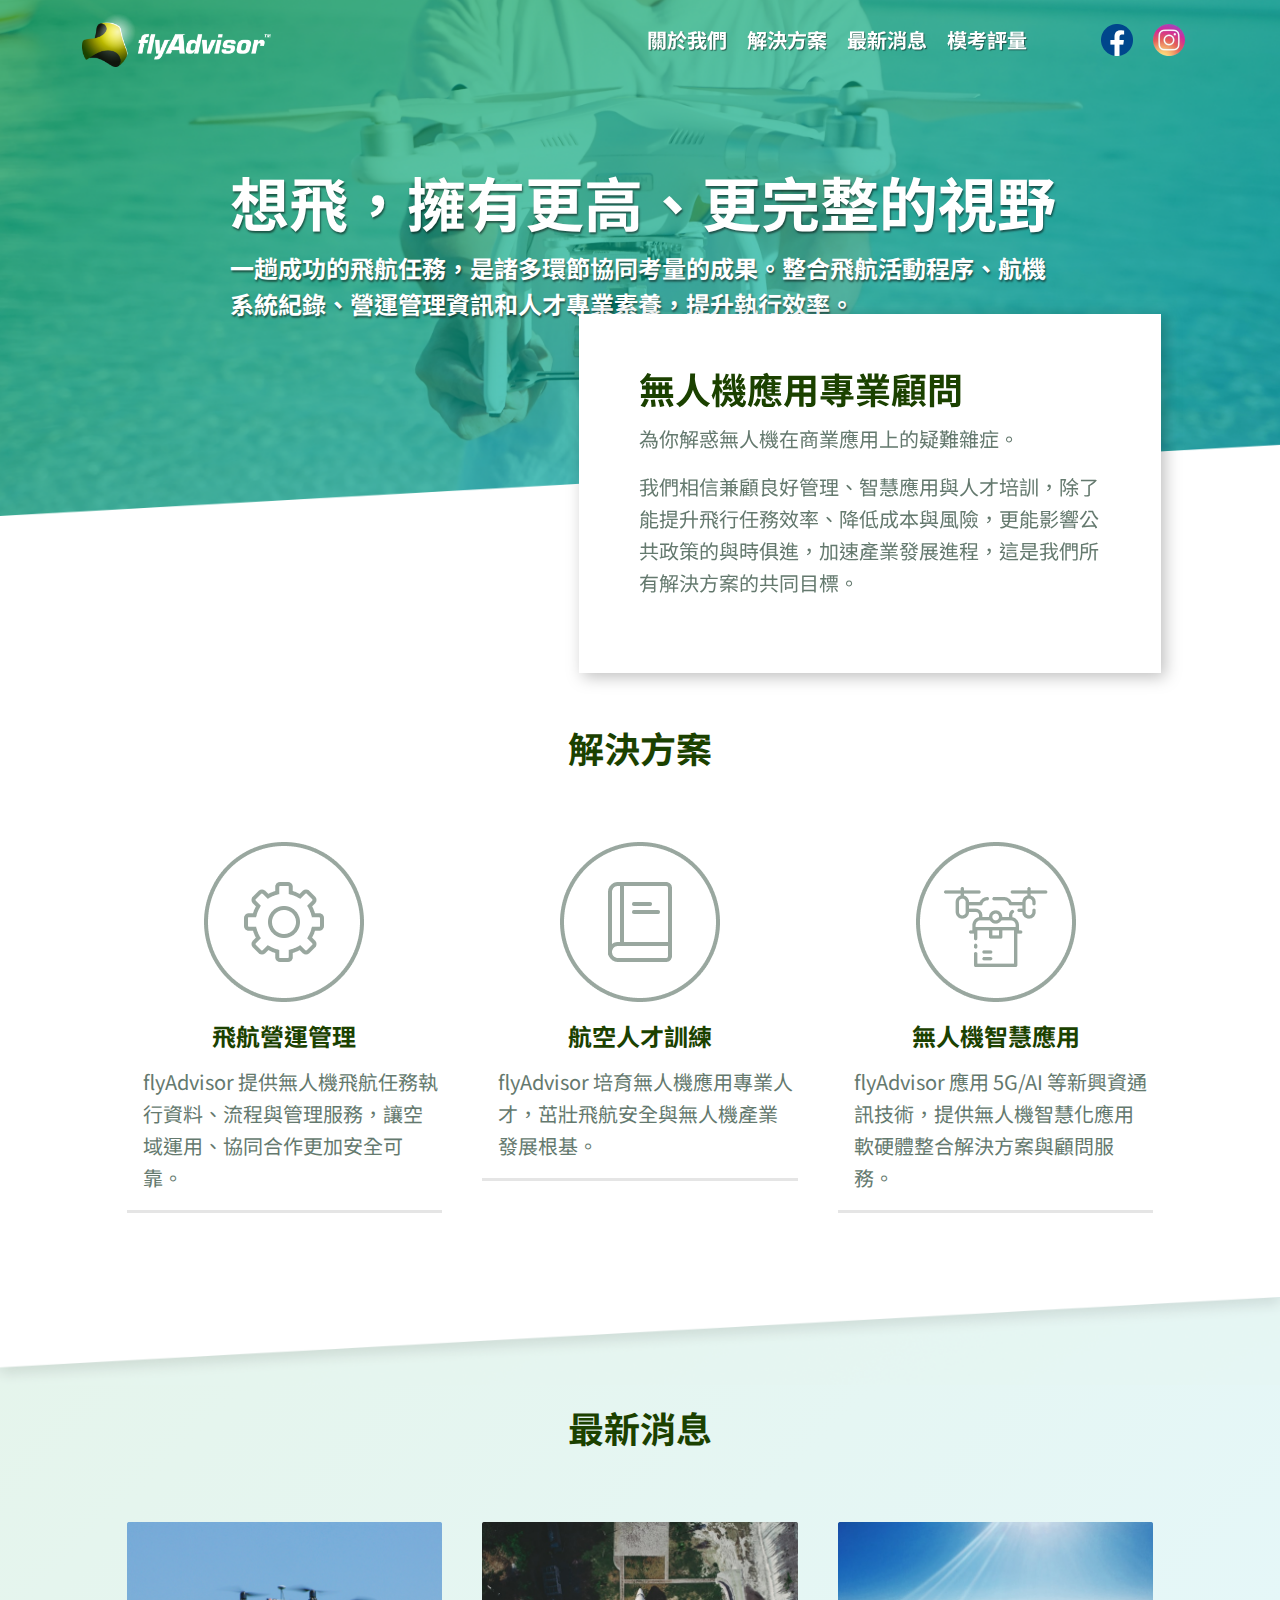
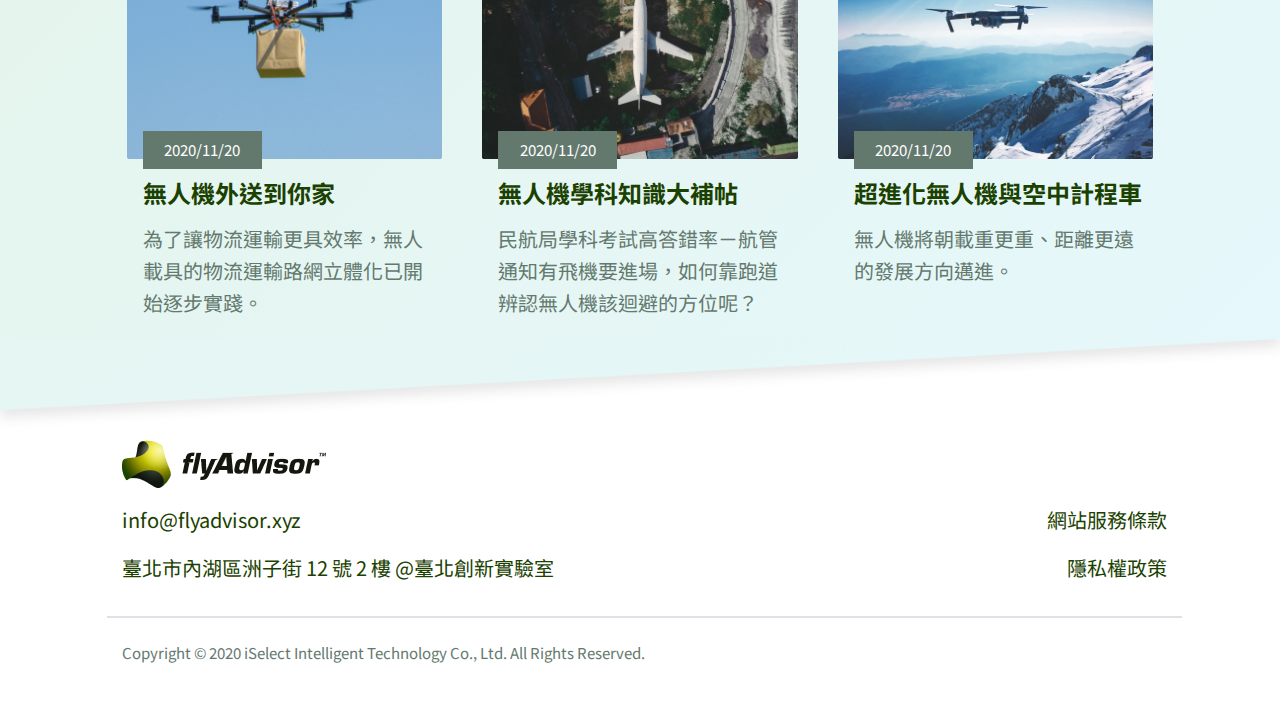
==== index.html @ 289bf5ec "Update index.html" ====
<!doctype html>
<html lang="en">

<head>
  <!-- Required meta tags -->
  <meta charset="utf-8">
  <meta name="viewport" content="width=device-width, initial-scale=1, shrink-to-fit=no">

  <link rel="icon" href="favicon.ico" />
  <link rel="shortcut icon" href="favicon.ico" type="image/x-icon" />
  <!-- Bootstrap CSS -->
  <link rel="stylesheet" href="css/bootstrap.min.css">
  <link rel="stylesheet" href="css/style.css">
</head>

<body>
  <header>
    <nav id="navbar_top" class="navbar navbar-expand-md   navbar-dark bg-transparent fixed-top">
      <div class="container-fluid">
        <a class="navbar-brand  my-auto" href="">
          <img class="nav-brand img-fluid w-50" src="./img/logo橫-w.png" alt="">
        </a>
        <button class="navbar-toggler" type="button" data-toggle="collapse" data-target="#main_nav"
          aria-expanded="false" aria-label="Toggle navigation">
          <span class="navbar-toggler-icon"></span>
        </button>
        <div class="collapse navbar-collapse" id="main_nav">
          <ul class="navbar-nav ml-auto">
            <li class="nav-item  my-auto"><a class="nav-link nav-text" href="#aboutus" onclick="off();">關於我們</a></li>
            <li class="nav-item my-auto"><a class="nav-link  nav-text " href="#service" onclick="off();">解決方案</a></li>
            <li class="nav-item my-auto"><a class="nav-link nav-text" href="#news"onclick="off();">最新消息</a></li>
            <li class="nav-item my-auto"><a class="nav-link nav-text mr-lg-3 mr-md-1" href="http://www.flyadvisor.xyz/home/examlogin"  target="_blank">模考評量</a></li>
            <li class="nav-item my-auto ml-lg-5 mr-lg-5">
              <a href="https://www.facebook.com/ImflyAdvisorByiSIT/" class="mr-md-2 mr-xl-3" target="_blank"> <img src="./img/logo-fb.png"
                  alt=""></a>
              <a href="https://www.instagram.com/flyadvisor/" class="mr-lg-3" target="_blank"><img
                  src="./img/icon_Instagrams.png" alt=""></a>
            </li>
          </ul>
        </div> <!-- navbar-collapse.// -->
      </div> <!-- container.// -->
    </nav>

  </header>

  <div class="container-fluid">

    <div class="row">
      <picture>
        <source media="(min-width:768px)" srcset="./img/img_index-hero-d.png">
        <img class="img img-fluid" src="./img/img_index-hero-m.png" alt="">
      </picture>
  
      <div class="col-12 col-md-12 offset-lg-1 col-lg-10 hero-text">
        <h1>想飛，擁有更高、更完整的視野</h1>
        <p>一趟成功的飛航任務，是諸多環節協同考量的成果。整合飛航活動程序、航機系統紀錄、營運管理資訊和人才專業素養，提升執行效率。</p>
      </div>
    </div>



    <!---->
    <div class="flex-row"  id="aboutus">
      <div class="col-12 col-sm-12 col-md-12 col-lg-11  pl-0 pr-0  d-flex justify-content-sm-center justify-content-md-center justify-content-lg-end">
        <div class="about-us ">
          <h2 class="service-title mx-auto mt-5">無人機應用專業顧問</h2>
          <p class="service-text mx-auto">為你解惑無人機在商業應用上的疑難雜症。</p>
          <p class="service-text mx-auto mb-5">
            我們相信兼顧良好管理、智慧應用與人才培訓，除了能提升飛行任務效率、降低成本與風險，更能影響公共政策的與時俱進，加速產業發展進程，這是我們所有解決方案的共同目標。</p>
        </div>
      </div>
    </div>
  </div>
  <!---->
  <div class="row no-gutters" id="service">
    <div class="col-lg-1"></div>
    <div class="col-sm-12 col-md-12 col-lg-10">
      <div class="row no-gutters">
        <div class="col-sm-12 col-lg-12 text-center service-title mt-5 mb-5">解決方案</div>
        <div class="col-sm-12 col-md-4 col-lg-4 d-flex justify-content-center">
          <div class="card-body mx-auto text-center">
            <img class="mx-auto mb-3" src="./img/icon_index_service1.png" alt="Card image cap">
            <h5 class="card-title text-topic">飛航營運管理</h5>
            <p class="card-text service-text text-left">flyAdvisor
              提供無人機飛航任務執行資料、流程與管理服務，讓空域運用、協同合作更加安全可靠。</p>
            <hr>
          </div>
        </div>
        <div class="col-sm-12 col-md-4 col-lg-4">
          <div class="card-body mx-auto text-center">
            <img class="mb-3" src="./img/icon_index_service2.png" alt="Card image cap">
            <h5 class="card-title text-topic">航空人才訓練</h5>
            <p class="card-text service-text text-left">flyAdvisor 培育無人機應用專業人才，茁壯飛航安全與無人機產業發展根基。</p>
            <hr>
          </div>
        </div>
        <div class="col-sm-12 col-md-4 col-lg-4">
          <div class="card-body mx-auto text-center">
            <img class="mb-3" src="./img/icon_index_service3.png" alt="Card image cap">
            <h5 class="card-title text-topic">無人機智慧應用</h5>
            <p class="card-text service-text text-left">flyAdvisor 應用 5G/AI
              等新興資通訊技術，提供無人機智慧化應用軟硬體整合解決方案與顧問服務。</p>
            <hr>
          </div>
        </div>
      </div>
    </div>
    <div class="col-lg-1"></div>

  </div>


  <!---->
  <div class="col-12 px-0 mt-5">
    <picture>
      <source media="(min-width:768px)" srcset="./img/bg_section02-d.png">
      <img class="img img-fluid" src="./img/bg_section02-m.png">
    </picture>
  </div>
  <div class="row no-gutters news" id="news">
    <div class="col-12 col-md-12 col-xl-12 text-center service-title mt-3 mb-3 mb-lg-5">最新消息</div>
    <div class="col-lg-1"></div>
    <div class="col-12 col-lg-10">
      <div class="row no-gutters">

        <div class="col-sm-12 col-md-4 col-lg-4">
          <a href="https://bit.ly/2KIviwm"  target="_blank">
            <div class="card-body mx-auto">
              <img class="img-fluid mx-auto d-block mb-3" src="./img/img_index_news01.png">
              <div class="time"><p class="text-center">2020/11/20</p></div>
              <h5 class="card-title card-topic">無人機外送到你家</h5>
              <p class="card-text card-text">為了讓物流運輸更具效率，無人載具的物流運輸路網立體化已開始逐步實踐。</p>
            </div>
          </a>
        </div>
        <div class="col-12 col-sm-12 col-md-4 col-lg-4 ">
          <a href="https://bit.ly/2WzajyY"  target="_blank">

            <div class="card-body mx-auto">
              <img class="img-fluid mx-auto d-block mb-3" src="./img/img_index_news02.png" alt="Card image cap">
              <div class="time"><p class="text-center">2020/11/20</p></div>
              <h5 class="card-title card-topic">無人機學科知識大補帖</h5>
              <p class="card-text card-text">民航局學科考試高答錯率－航管通知有飛機要進場，如何靠跑道辨認無人機該迴避的方位呢？</p>
            </div>
          </a>
        </div>
        <div class="col-sm-12 col-md-4 col-lg-4">
          <a href="https://bit.ly/3h4lGIq"  target="_blank">
            <div class="card-body mx-auto">
              <img class="img-fluid mx-auto d-block mb-3" src="./img/img_index_news03.png" alt="Card image cap">
              <div class="time"><p class="text-center">2020/11/20</p></div>
              <h5 class="card-title card-topic">超進化無人機與空中計程車</h5>
              <p class="card-text card-text">無人機將朝載重更重、距離更遠的發展方向邁進。</p>
            </div>
          </a>

        </div>
      </div>
    </div>
    <div class="col-lg-1"></div>

  </div>

  </section>
  <!---->
  <div class="row no-gutters">
    <div class="col-12 py-0">
    <picture>
      <source media="(min-width:768px)" srcset="./img/bg_section03-d.png">
      <img class="img img-fluid" src="./img/bg_section03-m.png">
    </picture>
  </div>
</div>
  <!---->
  <div id="footer">
    <div class="container-fluid">
      <div class="row">
        <div class="col-lg-1"></div>
        <div class="col-lg-11">
          <div class="row">
            <div class="col-12 col-sm-12">
              <img src="./img/logo橫-b.png" class="mb-3">
            </div>
            <div class="col-10 col-lg-5 col-sm-6">
              <a href="mailto:info@flyadvisor.xyz"  target="_blank">
                <p class="service-text" style="color: rgba(27, 65, 0, 1);">info@flyadvisor.xyz</p>
              </a>
              <a href="https://goo.gl/maps/EPhq67C7RP5ym5cX7"  target="_blank">
                <p class="service-text" style="color: rgba(27, 65, 0, 1);">臺北市內湖區洲子街 12 號 2 樓</br> @臺北創新實驗室</p>
              </a>
            </div>
            <div class="offset-lg-4 col-lg-2 col-md-6">
              <a href="http://www.flyadvisor.xyz/home/serviceterm"  target="_blank">
                <p class="service-text align-right" style="color: rgba(27, 65, 0, 1);">網站服務條款</p>
              </a>
              <a href="http://www.flyadvisor.xyz/home/privacypolicy"  target="_blank">
                <p class="service-text align-right" style="color: rgba(27, 65, 0, 1);">隱私權政策</p>
              </a>
            </div>
            <div class="col-12 col-md-12 col-lg-11 border my-3" style="color: #64796E;"></div>
            <p class=" col-12 col-md-12 col-lg-11 footer-text mt-2">
              Copyright © 2020 iSelect Intelligent Technology Co., Ltd. All Rights Reserved.</p>

          </div>

          <p></p>
        </div>

      </div>


    </div>
    <div id="overlay"></div>
  </div>
  <!-- Optional JavaScript -->
  <!-- jQuery first, then Popper.js, then Bootstrap JS -->
  <script src="js/jquery-3.3.1.slim.min.js"></script>
  <script src="js/popper.min.js"></script>
  <script src="js/bootstrap.min.js"></script>
  <script>
    //navbar fixtop
    //if ($(window).width() > 992) {
    $(window).scroll(function () {
      if ($(this).scrollTop() > 80) {
        //$('#navbar_top').addClass("fixed-top");
        // add padding top to show content behind navbar
        $('body').css('padding-top', $('.navbar').outerHeight() + 'px');
        $('#navbar_top').removeClass("bg-transparent");
        $('#navbar_top').addClass("nav-color");
        // remove padding top from body
        $('body').css('padding-top', '0');
      }
      else if ($(this).scrollTop() == 0) {
        $('#navbar_top').removeClass("nav-color");
        $('#navbar_top').addClass("bg-transparent");
        // remove padding top from body
        $('body').css('padding-top', '0');
      }
    });
    //add black overlay on 
    $('#main_nav').on('show.bs.collapse', function () {
      $('#navbar_top').removeClass("bg-transparent");
      $('#navbar_top').addClass("nav-color");
      document.getElementById("overlay").style.display = "block";
    });
    $('#main_nav').on('hide.bs.collapse', function () {
      document.getElementById("overlay").style.display = "none";
    });

    function off() {
      $('#main_nav').collapse('hide');

    }

  </script>
</body>

</html>
---- css/style.css ----
@import url('https://fonts.googleapis.com/css2?family=Noto+Sans+TC&display=swap');

* {
    font-family: 'Noto Sans TC', sans-serif;
}
html {
    scroll-behavior: smooth;
  }

body,
html {
    height: 100%;
}
#aboutus:target:before {
    content:"";
    display:block;
    height:33vh; /* fixed header height*/
    margin:-33vh 0 0; /* negative fixed header height */
    }

#service,#news:target{
    padding-top:73px;
    margin-top: -73px;
}

#overlay {
    display: none;
    width: 100%;
    height: 100%;
    position: fixed;
    top: 0;
    left: 0;
    right: 0;
    bottom: 0;
    background-color: rgba(0, 0, 0, 0.5);
    z-index: 1;
    cursor: pointer;
    opacity: 0.5;
}

hr {
    border-width: medium;
    color: black;
}


ul>li {
    margin-left: auto;
    margin-right: auto;
}


.nav-color {
    background: linear-gradient(135deg, #009944 0%, #00B5D4 100%);
    z-index: 2;
}



.news {
    background: linear-gradient(135deg, rgba(0, 153, 68, 0.1)0%, rgba(0, 181, 212, 0.1)100%);
}

.hero {
    background-image: url("../img/img_index-hero-d.png");
    background-size:contain;
    background-repeat: no-repeat;
    width:calc(100% + 30px);
    height: 0;
    padding-top: 40.27%;
    padding-right: 0;
    padding-left: 0;
}

.service-text {
    font-style: normal;
    font-weight: normal;
    font-size: 20px;
    line-height: 32px;
    color: rgba(100, 121, 110, 1);
}

.text-topic {
    font-style: normal;
    font-weight: bold;
    font-size: 24px;
    line-height: 36px;
    color: #1B4100;
}
.card-topic{
    font-style: normal;
    font-weight: bold;
    font-size: 24px;
    line-height: 36px;
    color: #1B4100;
    padding-left:1.25vw;
}
.card-text{
    font-style: normal;
    font-weight: normal;
    font-size: 20px;
    line-height: 32px;
    color: rgba(100, 121, 110, 1);
    padding-left:1.25vw;
}

.service-title {
    font-style: normal;
    font-weight: bold;
    font-size: 36px;
    line-height: 32px;
    color: rgba(27, 65, 0, 1);
    line-height: 53px;

}



.footer-text {
    height: 32px;
    font-style: normal;
    font-weight: normal;
    font-size: 15px;
    line-height: 32px;
    line-height: 22px;
    color: #64796E;
}

.service-border {
    border: 1px solid #64796E;
}

.time{
    width: 119px;
    height: 38px;
    /* Gray-100 */
    background: #64796E;
    display: table; 
    margin-top:-44px;
    margin-left:1.25vw;
    z-index:1;
    position: absolute;
}
.time p{
    color: white;
width: 79px;
height: 22px;

/* Brand / info */
font-size: 15px;
line-height: 22px;
text-align:center; 
vertical-align: middle;
display: table-cell; 
}



@media (max-width: 767px) {
    .nav-text {
        width: 120px;
        font-style: normal;
        font-weight: bold;
        font-size: 20px;
        line-height: 30px;
        color: white !important;
        margin-right: 0;
        margin-bottom: 2vh;
        text-align: center;
        text-shadow: 1px 1px 1px rgba(0, 0, 0, 0.5);
        /* identical to box height */
    }
    .hero-text {
        position: absolute;
        top: 22vh;
        text-align: left;
        color: white;
    }
    .nav-FB{
    margin-right:15px;
    margin-bottom:12px;
    }

    .hero-text>h1 {
        font-size: 40px;
        line-height: 59px;
        font-style: normal;
        font-weight: bold;
        margin-left: auto;
        margin-right: auto;
        text-shadow: 1px 2px 2px rgba(0, 0, 0, 0.5);

    }

    .hero-text>p {
        font-size: 22px;
        line-height: 36px;
        font-style: normal;
        font-weight: bold;
        margin-left: auto;
        margin-right: auto;
        text-shadow: 1px 2px 2px rgba(0, 0, 0, 0.5);
    }

    .hero {
        background-image: url("../img/img_index-hero-m.png");
        background-size:contain;
        background-repeat: no-repeat;
        width: calc(100% + 30px);
        padding-top: 144%;
    }

    .service-title {
        font-style: normal;
        font-weight: bold;
        font-size: 30px;
        line-height: 44px;

    }

    .about-us {
        margin-top: -30vh;
        width: calc(100vw - 15px);
        background: #FFFFFF;
        filter: drop-shadow(4px 4px 8px rgba(0, 0, 0, 0.25));
    }
    .about-us>h2{
        width:calc(100vw - 90px);
    
    }
    .about-us>p{
        width:calc(100vw - 90px);
    
    }


}
@media(max-width: 480px){
    .hero-text {
        position: absolute;
        top: 15vh;
        text-align: left;
        color: white;
    }
    .hero-text>h1 {
        font-size: 40px;
        width:321px;
        line-height: 58px;
        font-style: normal;
        font-weight: bold;
        text-shadow: 1px 2px 2px rgba(0, 0, 0, 0.5);
        margin-left:auto;
        margin-right: auto;
    }

    .hero-text>p {
        font-size: 24px;
        width: 320px;
        line-height: 36px;
        font-style: normal;
        font-weight: bold;
        margin-left:auto;
        margin-right: auto;
        text-shadow: 1px 2px 2px rgba(0, 0, 0, 0.5);
    }
    .about-us {
        margin-top: -8vh;
        width: calc(100vw - 15px);
        background: #FFFFFF;
        filter: drop-shadow(4px 4px 8px rgba(0, 0, 0, 0.25));
    }

}


@media (min-width: 768px) {
    .nav-text {
        width: 100px;
        font-style: normal;
        font-weight: bold;
        font-size: 20px;
        line-height: 30px;
        color: white !important;
        text-shadow: 1px 1px 1px rgba(0, 0, 0, 0.5);
        /* identical to box height */
    }

    br {
        display: none;
    }

    .hero-text>h1 {
        font-size: 40px;
        line-height: 80px;
        font-style: normal;
        font-weight: bold;
        text-shadow: 1px 2px 2px rgba(0, 0, 0, 0.5);
        padding-left:8.5vw;
    }

    .hero-text>p {
        font-size: 24px;
        line-height: 36px;
        font-style: normal;
        font-weight: bold;
        padding-left:8.5vw;
        padding-right:8.5vw;
        text-shadow: 1px 2px 2px rgba(0, 0, 0, 0.5);
    }


    .nav-brand {
        margin-left: 4vw;
        margin-top: -2px;
    }

    .hero-text {
        position: absolute;
        top: 7vh;
        text-align: left;
        color: white;
        
    }

    .about-us {
        margin-top:-2vh;
        width: 582px;
        height: 359px;
        background: #FFFFFF;
        filter: drop-shadow(4px 4px 8px rgba(0, 0, 0, 0.25));
    }

.about-us>h2{
    width: 462px;

}
.about-us>p{
    width: 462px;

}

    .nav-icon {
        margin-left: 3vw;
        margin-right: 4vw;
    }

    .align-right {
        text-align: right;
    }
}
@media(min-width:992px){
    .about-us {
        margin-top: -12vh;
        width: 582px;
        height: 359px;
        background: #FFFFFF;
        filter: drop-shadow(4px 4px 8px rgba(0, 0, 0, 0.25));
    }
}

@media (min-width: 1200px) {


    .hero-text {
        top: 18vh;
        left: 0;
        text-align: left;
        color: white;
    }

    .hero-text>h1 {
        font-size: 59px;
        line-height: 80px;
        font-style: normal;
        font-weight: bold;
        text-shadow: 1px 2px 2px rgba(0, 0, 0, 0.5);
    }

    .hero-text>p {
        font-size: 24px;
        line-height: 36px;
        max-width:1150px;
        font-style: normal;
        font-weight: bold;
        text-shadow: 1px 2px 2px rgba(0, 0, 0, 0.5);
    }

    .navbar .navbar-collapse {
        text-align: center;

    }
    .about-us {
        margin-top: calc(-18vh - 40px);
        width: 582px;
        height: 359px;
        background: #FFFFFF;
        filter: drop-shadow(4px 4px 8px rgba(0, 0, 0, 0.25));
    }

}
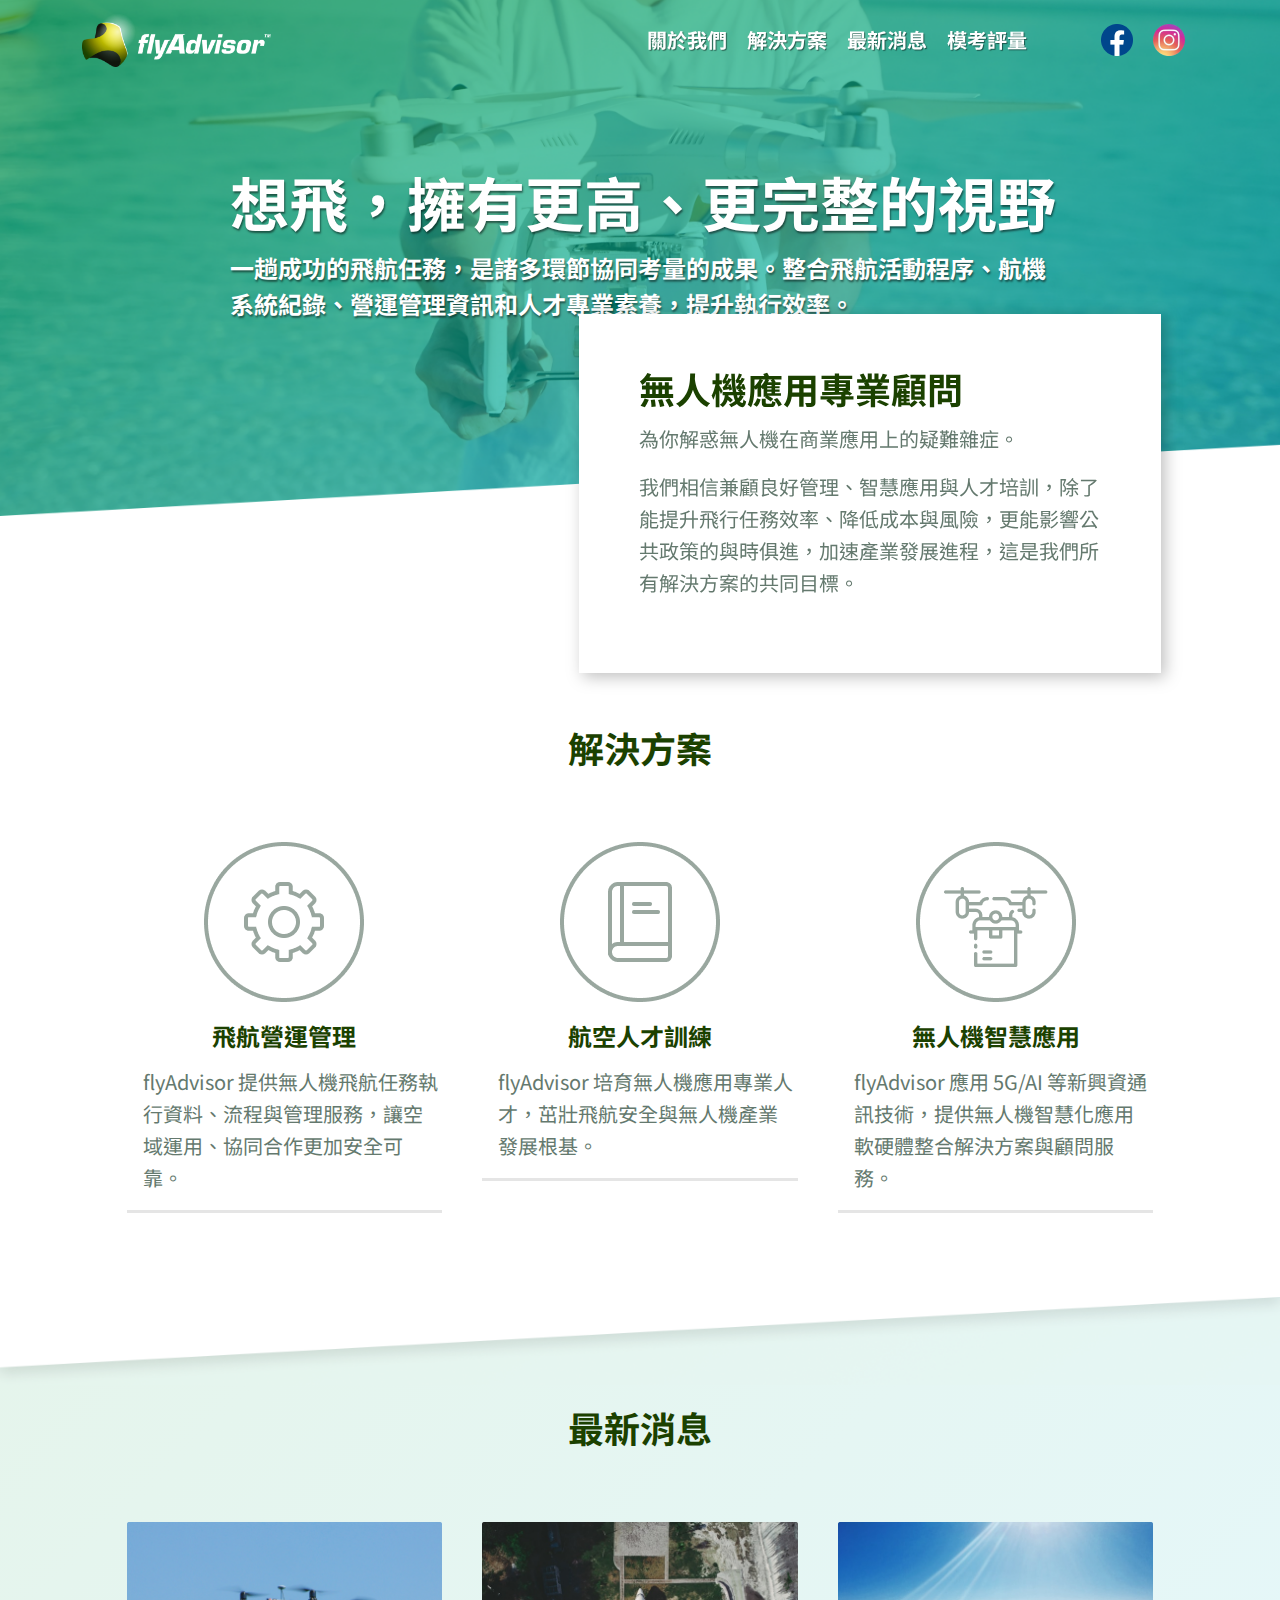
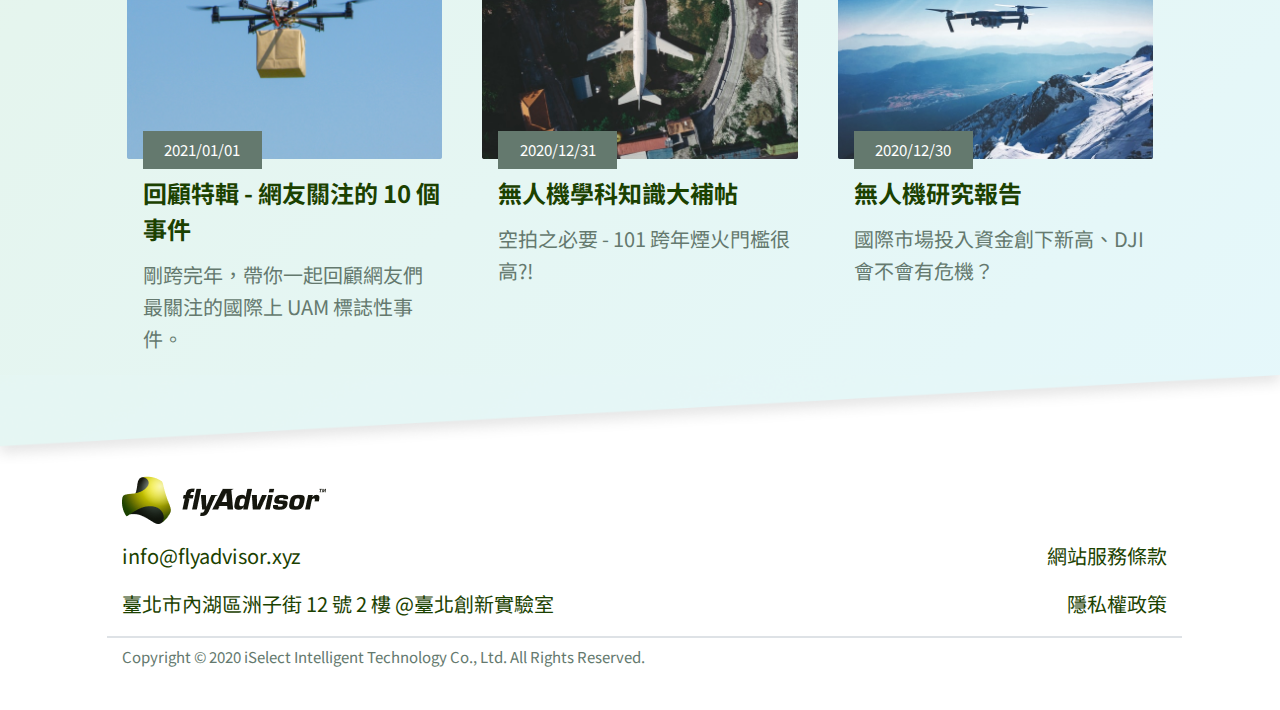
==== commit ccc08101: "Update index.html" ====
--- a/index.html
+++ b/index.html
@@ -124,33 +124,33 @@
       <div class="row no-gutters">
 
         <div class="col-sm-12 col-md-4 col-lg-4">
-          <a href="https://bit.ly/2KIviwm"  target="_blank">
+          <a href="https://lihi1.cc/0fwbc"  target="_blank">
             <div class="card-body mx-auto">
               <img class="img-fluid mx-auto d-block mb-3" src="./img/img_index_news01.png">
-              <div class="time"><p class="text-center">2020/11/20</p></div>
-              <h5 class="card-title card-topic">無人機外送到你家</h5>
-              <p class="card-text card-text">為了讓物流運輸更具效率，無人載具的物流運輸路網立體化已開始逐步實踐。</p>
+              <div class="time"><p class="text-center">2021/01/01</p></div>
+              <h5 class="card-title card-topic">回顧特輯 - 網友關注的 10 個事件</h5>
+              <p class="card-text card-text">剛跨完年，帶你一起回顧網友們最關注的國際上 UAM 標誌性事件。</p>
             </div>
           </a>
         </div>
         <div class="col-12 col-sm-12 col-md-4 col-lg-4 ">
-          <a href="https://bit.ly/2WzajyY"  target="_blank">
+          <a href="https://lihi1.cc/7VOXx"  target="_blank">
 
             <div class="card-body mx-auto">
               <img class="img-fluid mx-auto d-block mb-3" src="./img/img_index_news02.png" alt="Card image cap">
-              <div class="time"><p class="text-center">2020/11/20</p></div>
+              <div class="time"><p class="text-center">2020/12/31</p></div>
               <h5 class="card-title card-topic">無人機學科知識大補帖</h5>
-              <p class="card-text card-text">民航局學科考試高答錯率－航管通知有飛機要進場，如何靠跑道辨認無人機該迴避的方位呢？</p>
+              <p class="card-text card-text">空拍之必要 - 101 跨年煙火門檻很高?!</p>
             </div>
           </a>
         </div>
         <div class="col-sm-12 col-md-4 col-lg-4">
-          <a href="https://bit.ly/3h4lGIq"  target="_blank">
+          <a href="https://lihi1.cc/Yyzi0"  target="_blank">
             <div class="card-body mx-auto">
               <img class="img-fluid mx-auto d-block mb-3" src="./img/img_index_news03.png" alt="Card image cap">
-              <div class="time"><p class="text-center">2020/11/20</p></div>
-              <h5 class="card-title card-topic">超進化無人機與空中計程車</h5>
-              <p class="card-text card-text">無人機將朝載重更重、距離更遠的發展方向邁進。</p>
+              <div class="time"><p class="text-center">2020/12/30</p></div>
+              <h5 class="card-title card-topic">無人機研究報告</h5>
+              <p class="card-text card-text">國際市場投入資金創下新高、DJI 會不會有危機？</p>
             </div>
           </a>
 
@@ -197,7 +197,7 @@
                 <p class="service-text align-right" style="color: rgba(27, 65, 0, 1);">隱私權政策</p>
               </a>
             </div>
-            <div class="col-12 col-md-12 col-lg-11 border my-3" style="color: #64796E;"></div>
+            <div class="col-12 col-md-12 col-lg-11 border" style="color: #64796E;"></div>
             <p class=" col-12 col-md-12 col-lg-11 footer-text mt-2">
               Copyright © 2020 iSelect Intelligent Technology Co., Ltd. All Rights Reserved.</p>
 
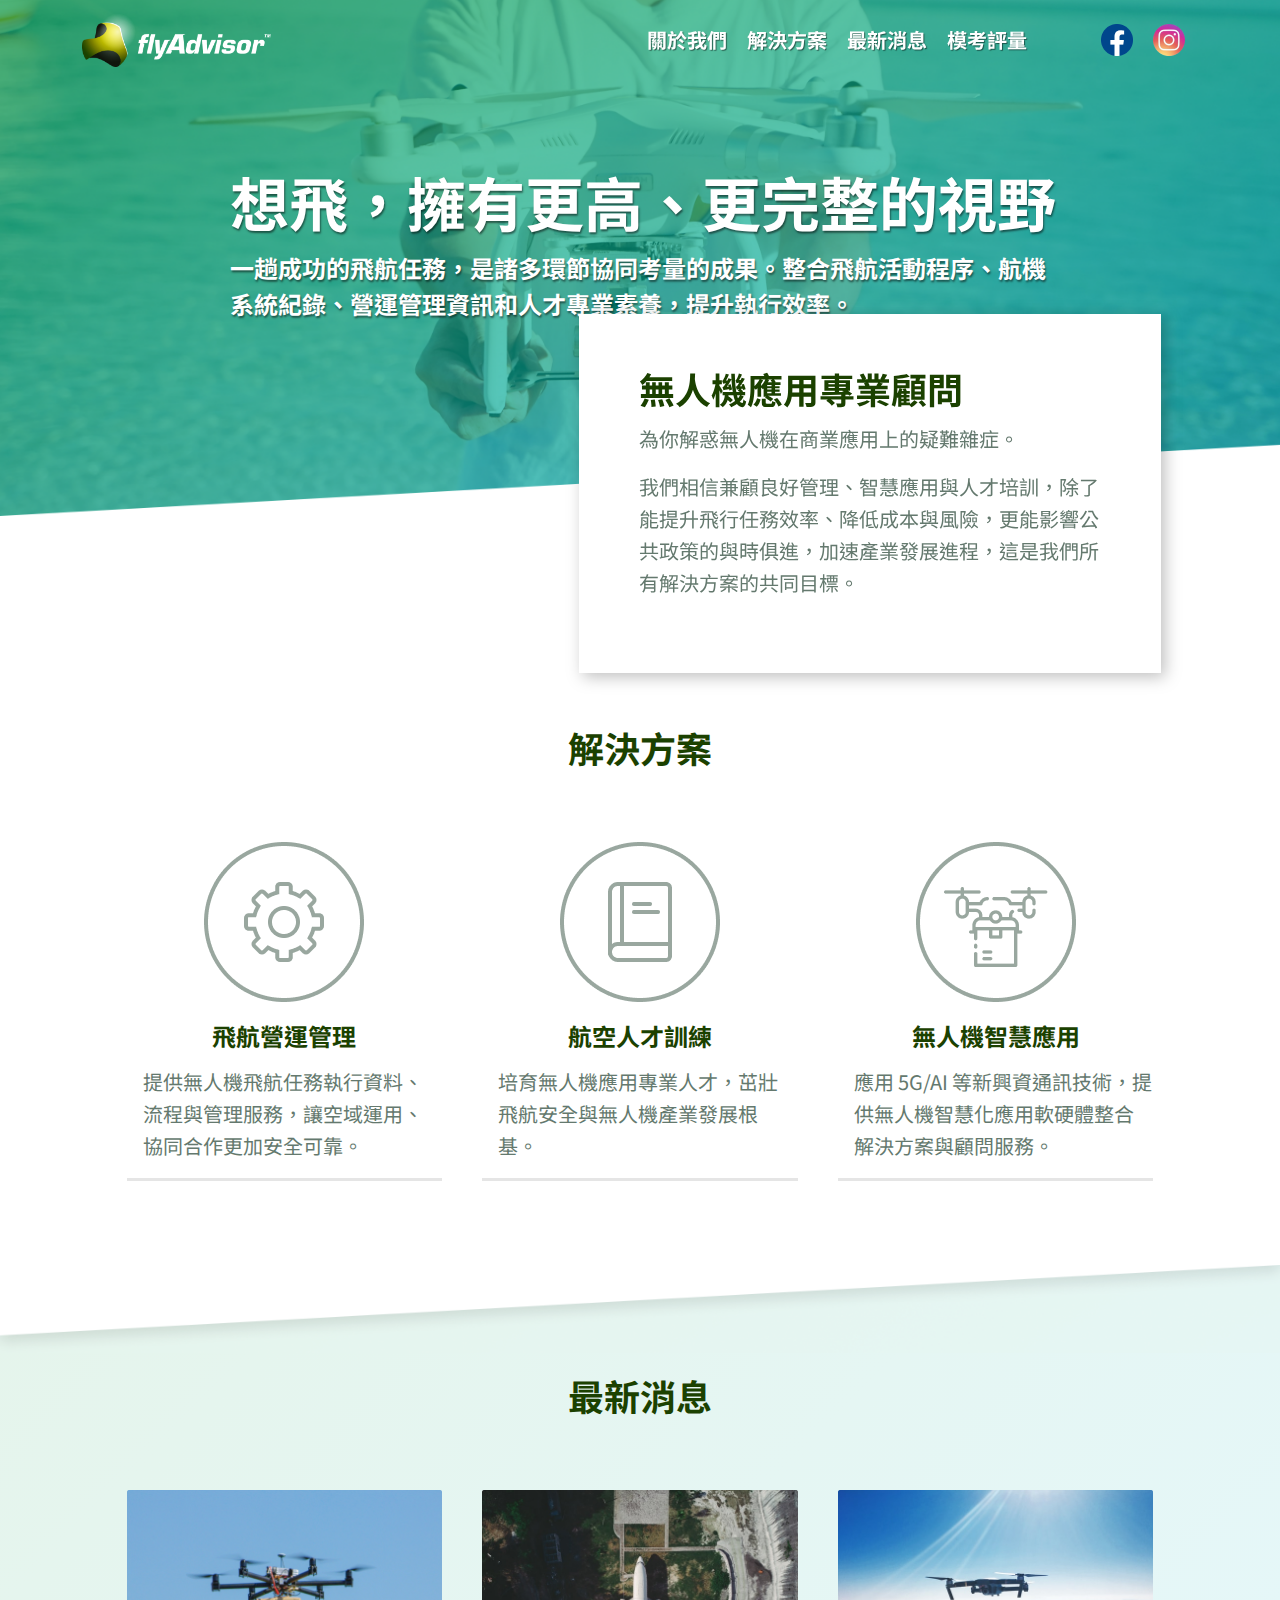
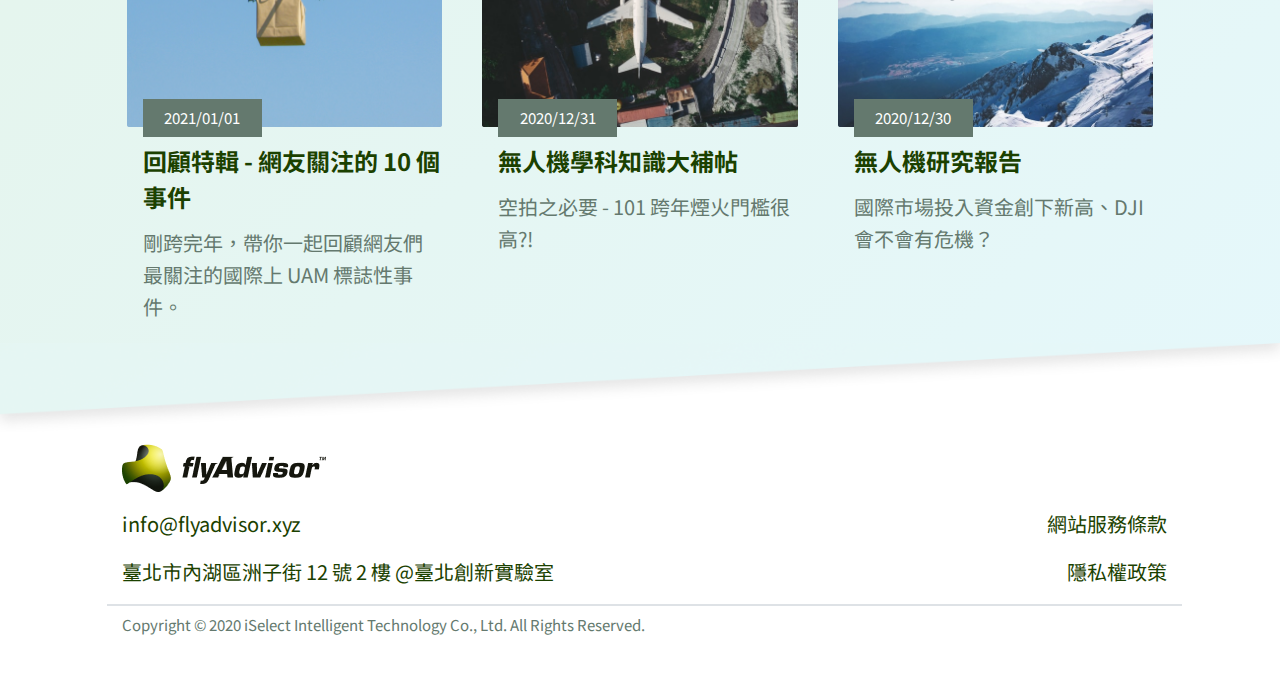
==== commit fc2208d0: "Update index.html" ====
--- a/index.html
+++ b/index.html
@@ -81,7 +81,7 @@
           <div class="card-body mx-auto text-center">
             <img class="mx-auto mb-3" src="./img/icon_index_service1.png" alt="Card image cap">
             <h5 class="card-title text-topic">飛航營運管理</h5>
-            <p class="card-text service-text text-left">flyAdvisor
+            <p class="card-text service-text text-left">
               提供無人機飛航任務執行資料、流程與管理服務，讓空域運用、協同合作更加安全可靠。</p>
             <hr>
           </div>
@@ -90,7 +90,7 @@
           <div class="card-body mx-auto text-center">
             <img class="mb-3" src="./img/icon_index_service2.png" alt="Card image cap">
             <h5 class="card-title text-topic">航空人才訓練</h5>
-            <p class="card-text service-text text-left">flyAdvisor 培育無人機應用專業人才，茁壯飛航安全與無人機產業發展根基。</p>
+            <p class="card-text service-text text-left">培育無人機應用專業人才，茁壯飛航安全與無人機產業發展根基。</p>
             <hr>
           </div>
         </div>
@@ -98,7 +98,7 @@
           <div class="card-body mx-auto text-center">
             <img class="mb-3" src="./img/icon_index_service3.png" alt="Card image cap">
             <h5 class="card-title text-topic">無人機智慧應用</h5>
-            <p class="card-text service-text text-left">flyAdvisor 應用 5G/AI
+            <p class="card-text service-text text-left">應用 5G/AI
               等新興資通訊技術，提供無人機智慧化應用軟硬體整合解決方案與顧問服務。</p>
             <hr>
           </div>
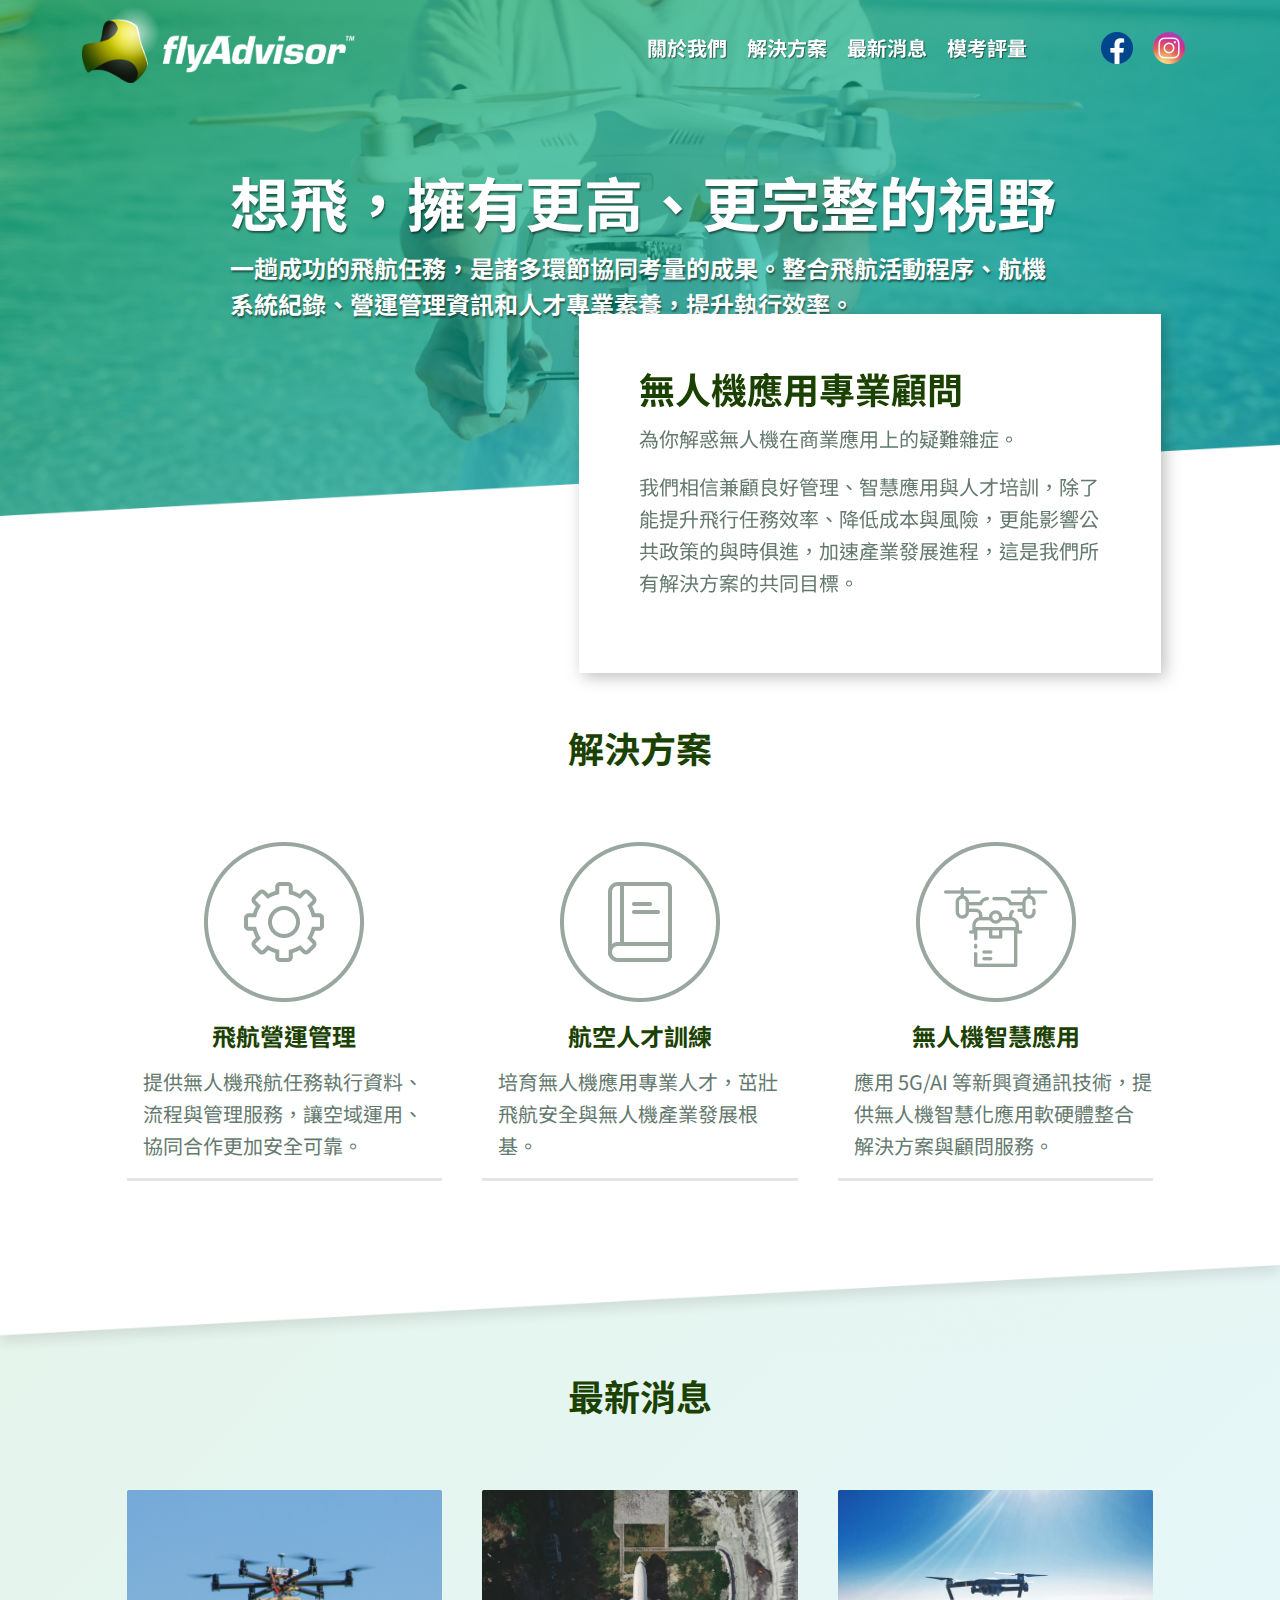
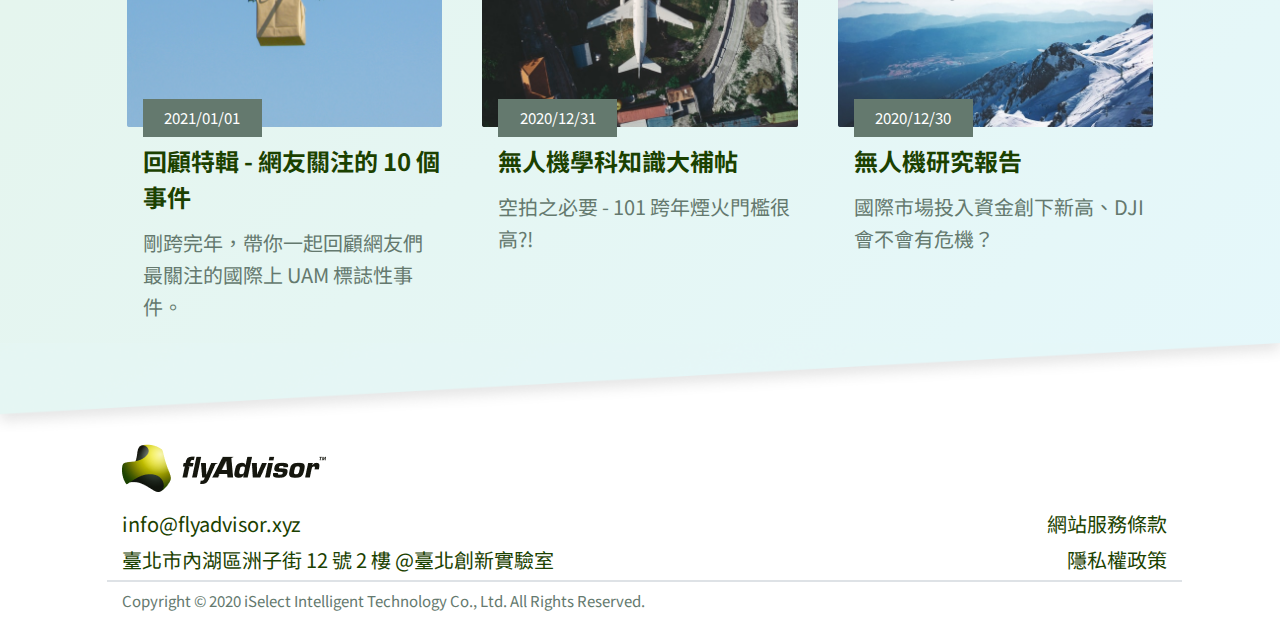
==== commit fd05b64c: "all" ====
--- a/index.html
+++ b/index.html
@@ -17,8 +17,8 @@
   <header>
     <nav id="navbar_top" class="navbar navbar-expand-md   navbar-dark bg-transparent fixed-top">
       <div class="container-fluid">
-        <a class="navbar-brand  my-auto" href="">
-          <img class="nav-brand img-fluid w-50" src="./img/logo橫-w.png" alt="">
+        <a class="navbar-brand" href="">
+          <img class="nav-brand img-fluid" src="./img/logo橫-w.png">
         </a>
         <button class="navbar-toggler" type="button" data-toggle="collapse" data-target="#main_nav"
           aria-expanded="false" aria-label="Toggle navigation">
--- a/css/style.css
+++ b/css/style.css
@@ -3,23 +3,28 @@
 * {
     font-family: 'Noto Sans TC', sans-serif;
 }
+
 html {
     scroll-behavior: smooth;
-  }
+}
 
 body,
 html {
     height: 100%;
 }
+
 #aboutus:target:before {
-    content:"";
-    display:block;
-    height:33vh; /* fixed header height*/
-    margin:-33vh 0 0; /* negative fixed header height */
-    }
-
-#service,#news:target{
-    padding-top:73px;
+    content: "";
+    display: block;
+    height: 33vh;
+    /* fixed header height*/
+    margin: -33vh 0 0;
+    /* negative fixed header height */
+}
+
+#service,
+#news:target {
+    padding-top: 73px;
     margin-top: -73px;
 }
 
@@ -63,9 +68,9 @@
 
 .hero {
     background-image: url("../img/img_index-hero-d.png");
-    background-size:contain;
+    background-size: contain;
     background-repeat: no-repeat;
-    width:calc(100% + 30px);
+    width: calc(100% + 30px);
     height: 0;
     padding-top: 40.27%;
     padding-right: 0;
@@ -87,21 +92,23 @@
     line-height: 36px;
     color: #1B4100;
 }
-.card-topic{
+
+.card-topic {
     font-style: normal;
     font-weight: bold;
     font-size: 24px;
     line-height: 36px;
     color: #1B4100;
-    padding-left:1.25vw;
-}
-.card-text{
+    padding-left: 1.25vw;
+}
+
+.card-text {
     font-style: normal;
     font-weight: normal;
     font-size: 20px;
     line-height: 32px;
     color: rgba(100, 121, 110, 1);
-    padding-left:1.25vw;
+    padding-left: 1.25vw;
 }
 
 .service-title {
@@ -130,28 +137,29 @@
     border: 1px solid #64796E;
 }
 
-.time{
+.time {
     width: 119px;
     height: 38px;
     /* Gray-100 */
     background: #64796E;
-    display: table; 
-    margin-top:-44px;
-    margin-left:1.25vw;
-    z-index:1;
+    display: table;
+    margin-top: -44px;
+    margin-left: 1.25vw;
+    z-index: 1;
     position: absolute;
 }
-.time p{
+
+.time p {
     color: white;
-width: 79px;
-height: 22px;
-
-/* Brand / info */
-font-size: 15px;
-line-height: 22px;
-text-align:center; 
-vertical-align: middle;
-display: table-cell; 
+    width: 79px;
+    height: 22px;
+
+    /* Brand / info */
+    font-size: 15px;
+    line-height: 22px;
+    text-align: center;
+    vertical-align: middle;
+    display: table-cell;
 }
 
 
@@ -170,15 +178,17 @@
         text-shadow: 1px 1px 1px rgba(0, 0, 0, 0.5);
         /* identical to box height */
     }
+
     .hero-text {
         position: absolute;
         top: 22vh;
         text-align: left;
         color: white;
     }
-    .nav-FB{
-    margin-right:15px;
-    margin-bottom:12px;
+
+    .nav-FB {
+        margin-right: 15px;
+        margin-bottom: 12px;
     }
 
     .hero-text>h1 {
@@ -204,7 +214,7 @@
 
     .hero {
         background-image: url("../img/img_index-hero-m.png");
-        background-size:contain;
+        background-size: contain;
         background-repeat: no-repeat;
         width: calc(100% + 30px);
         padding-top: 144%;
@@ -224,32 +234,36 @@
         background: #FFFFFF;
         filter: drop-shadow(4px 4px 8px rgba(0, 0, 0, 0.25));
     }
-    .about-us>h2{
-        width:calc(100vw - 90px);
-    
-    }
-    .about-us>p{
-        width:calc(100vw - 90px);
-    
-    }
-
-
-}
-@media(max-width: 480px){
+
+    .about-us>h2 {
+        width: calc(100vw - 90px);
+
+    }
+
+    .about-us>p {
+        width: calc(100vw - 90px);
+
+    }
+
+
+}
+
+@media(max-width: 480px) {
     .hero-text {
         position: absolute;
         top: 15vh;
         text-align: left;
         color: white;
     }
+
     .hero-text>h1 {
         font-size: 40px;
-        width:321px;
+        width: 321px;
         line-height: 58px;
         font-style: normal;
         font-weight: bold;
         text-shadow: 1px 2px 2px rgba(0, 0, 0, 0.5);
-        margin-left:auto;
+        margin-left: auto;
         margin-right: auto;
     }
 
@@ -259,10 +273,11 @@
         line-height: 36px;
         font-style: normal;
         font-weight: bold;
-        margin-left:auto;
+        margin-left: auto;
         margin-right: auto;
         text-shadow: 1px 2px 2px rgba(0, 0, 0, 0.5);
     }
+
     .about-us {
         margin-top: -8vh;
         width: calc(100vw - 15px);
@@ -295,7 +310,7 @@
         font-style: normal;
         font-weight: bold;
         text-shadow: 1px 2px 2px rgba(0, 0, 0, 0.5);
-        padding-left:8.5vw;
+        padding-left: 8.5vw;
     }
 
     .hero-text>p {
@@ -303,41 +318,43 @@
         line-height: 36px;
         font-style: normal;
         font-weight: bold;
-        padding-left:8.5vw;
-        padding-right:8.5vw;
+        padding-left: 8.5vw;
+        padding-right: 8.5vw;
         text-shadow: 1px 2px 2px rgba(0, 0, 0, 0.5);
     }
 
 
     .nav-brand {
+        height: 80px;
         margin-left: 4vw;
-        margin-top: -2px;
+        margin-top: -10px;
     }
 
     .hero-text {
         position: absolute;
-        top: 7vh;
+        top: 8vh;
         text-align: left;
         color: white;
-        
+
     }
 
     .about-us {
-        margin-top:-2vh;
+        margin-top: -2vh;
         width: 582px;
         height: 359px;
         background: #FFFFFF;
         filter: drop-shadow(4px 4px 8px rgba(0, 0, 0, 0.25));
     }
 
-.about-us>h2{
-    width: 462px;
-
-}
-.about-us>p{
-    width: 462px;
-
-}
+    .about-us>h2 {
+        width: 462px;
+
+    }
+
+    .about-us>p {
+        width: 462px;
+
+    }
 
     .nav-icon {
         margin-left: 3vw;
@@ -348,7 +365,13 @@
         text-align: right;
     }
 }
-@media(min-width:992px){
+#footer p{
+margin-bottom: 4px !important;
+
+}
+
+
+@media(min-width:992px) {
     .about-us {
         margin-top: -12vh;
         width: 582px;
@@ -379,7 +402,7 @@
     .hero-text>p {
         font-size: 24px;
         line-height: 36px;
-        max-width:1150px;
+        max-width: 1150px;
         font-style: normal;
         font-weight: bold;
         text-shadow: 1px 2px 2px rgba(0, 0, 0, 0.5);
@@ -389,6 +412,7 @@
         text-align: center;
 
     }
+
     .about-us {
         margin-top: calc(-18vh - 40px);
         width: 582px;
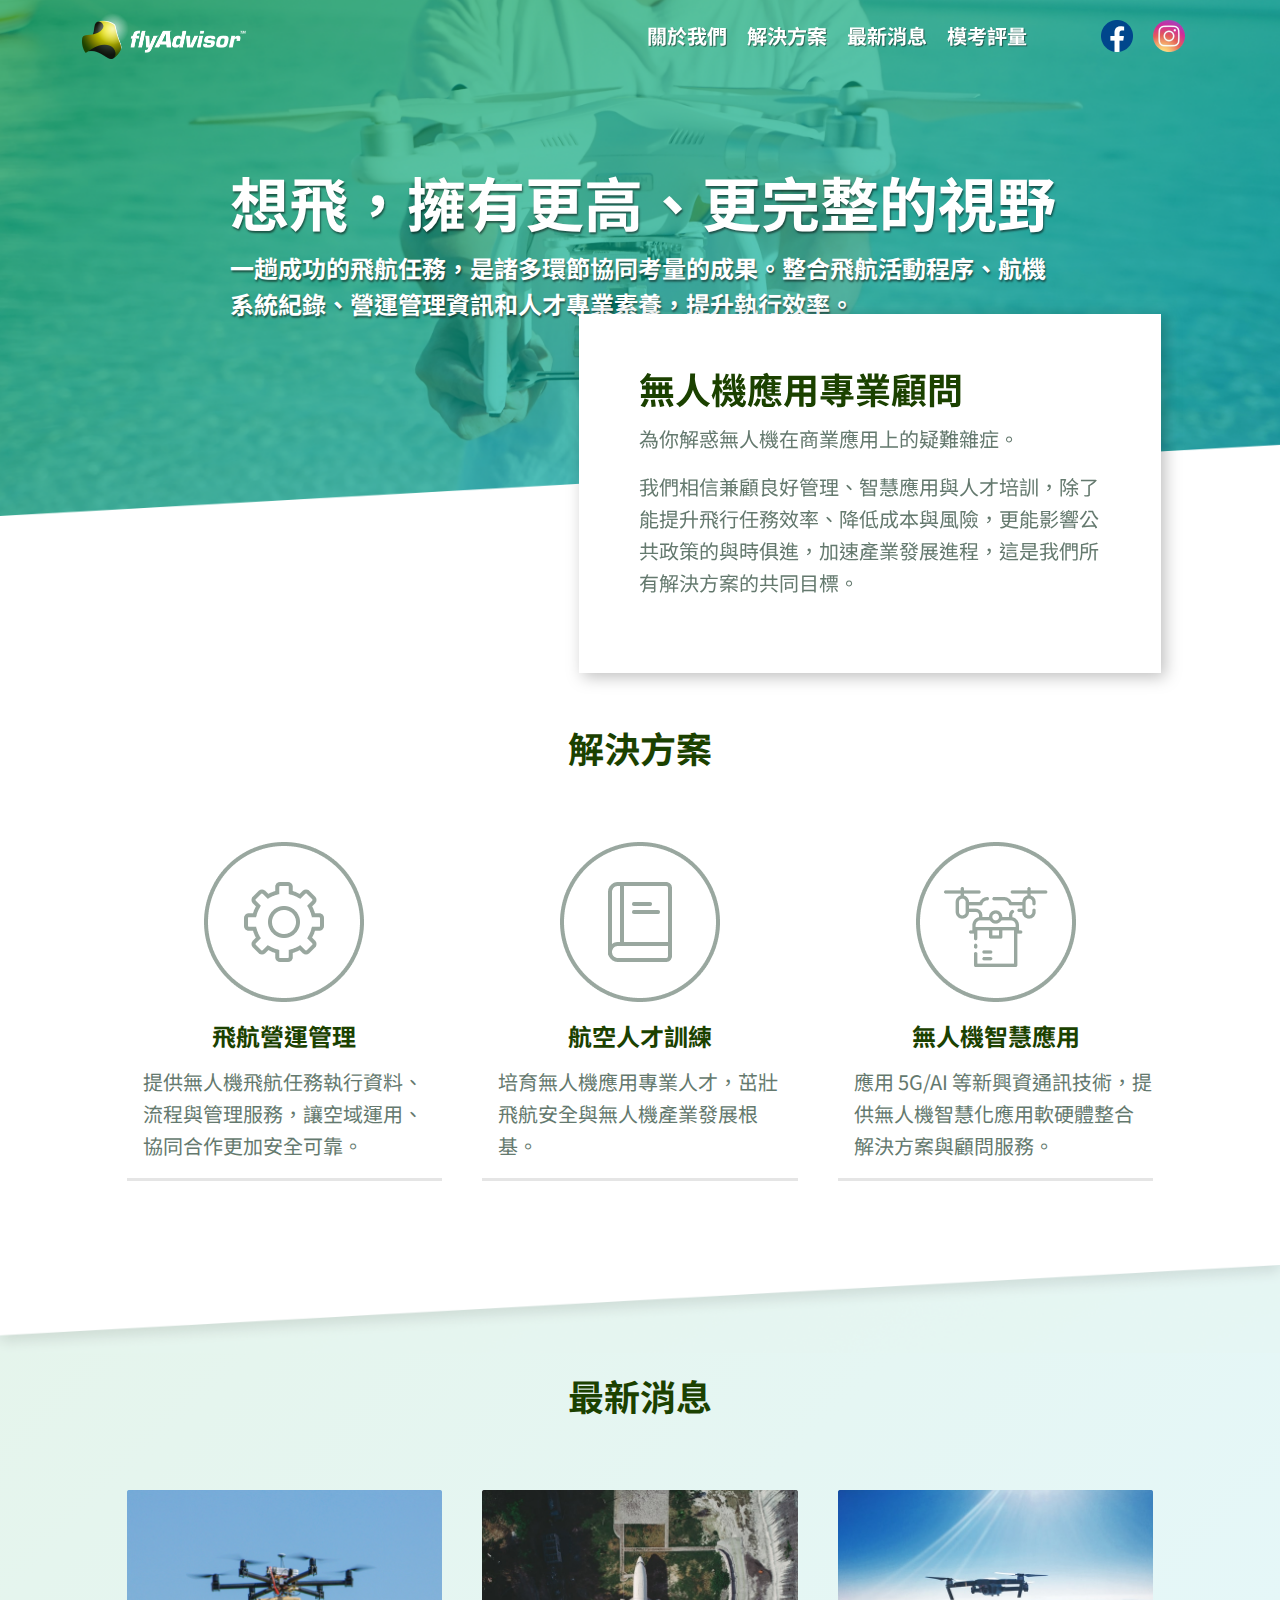
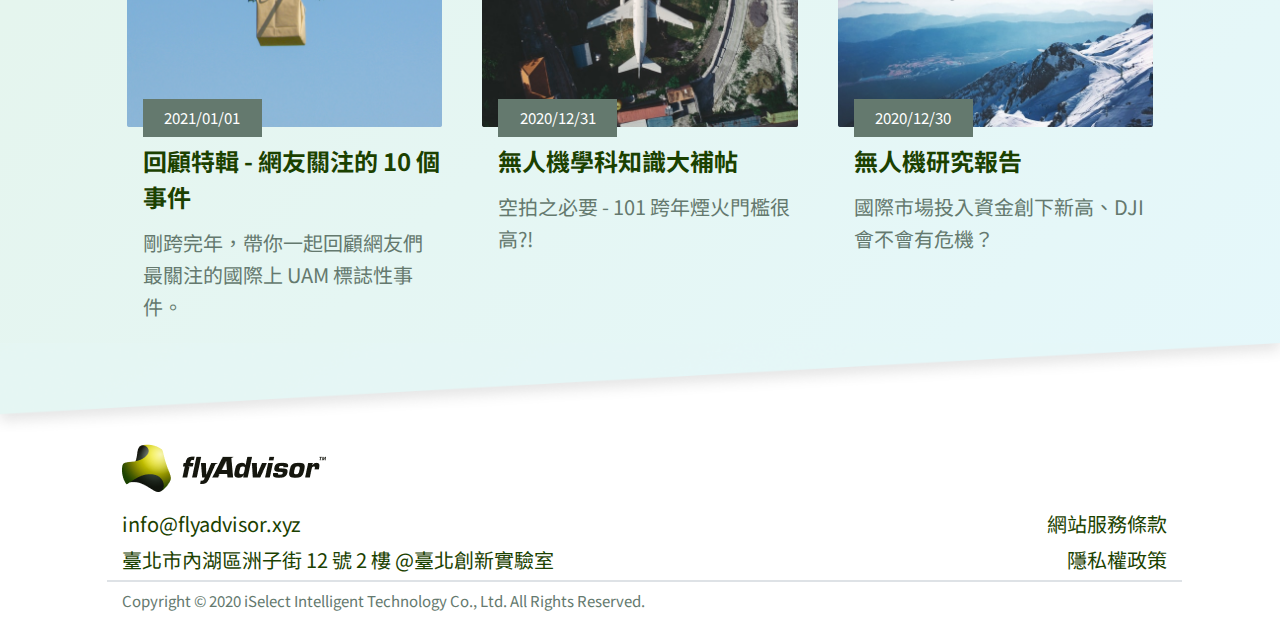
==== commit 2958959b: "good" ====
--- a/index.html
+++ b/index.html
@@ -18,7 +18,7 @@
     <nav id="navbar_top" class="navbar navbar-expand-md   navbar-dark bg-transparent fixed-top">
       <div class="container-fluid">
         <a class="navbar-brand" href="">
-          <img class="nav-brand img-fluid" src="./img/logo橫-w.png">
+          <img class="nav-brand img-fluid" src="./img/logo橫-w.png" style="height:48px;">
         </a>
         <button class="navbar-toggler" type="button" data-toggle="collapse" data-target="#main_nav"
           aria-expanded="false" aria-label="Toggle navigation">
--- a/css/style.css
+++ b/css/style.css
@@ -325,9 +325,8 @@
 
 
     .nav-brand {
-        height: 80px;
         margin-left: 4vw;
-        margin-top: -10px;
+        margin-top: -2px;
     }
 
     .hero-text {
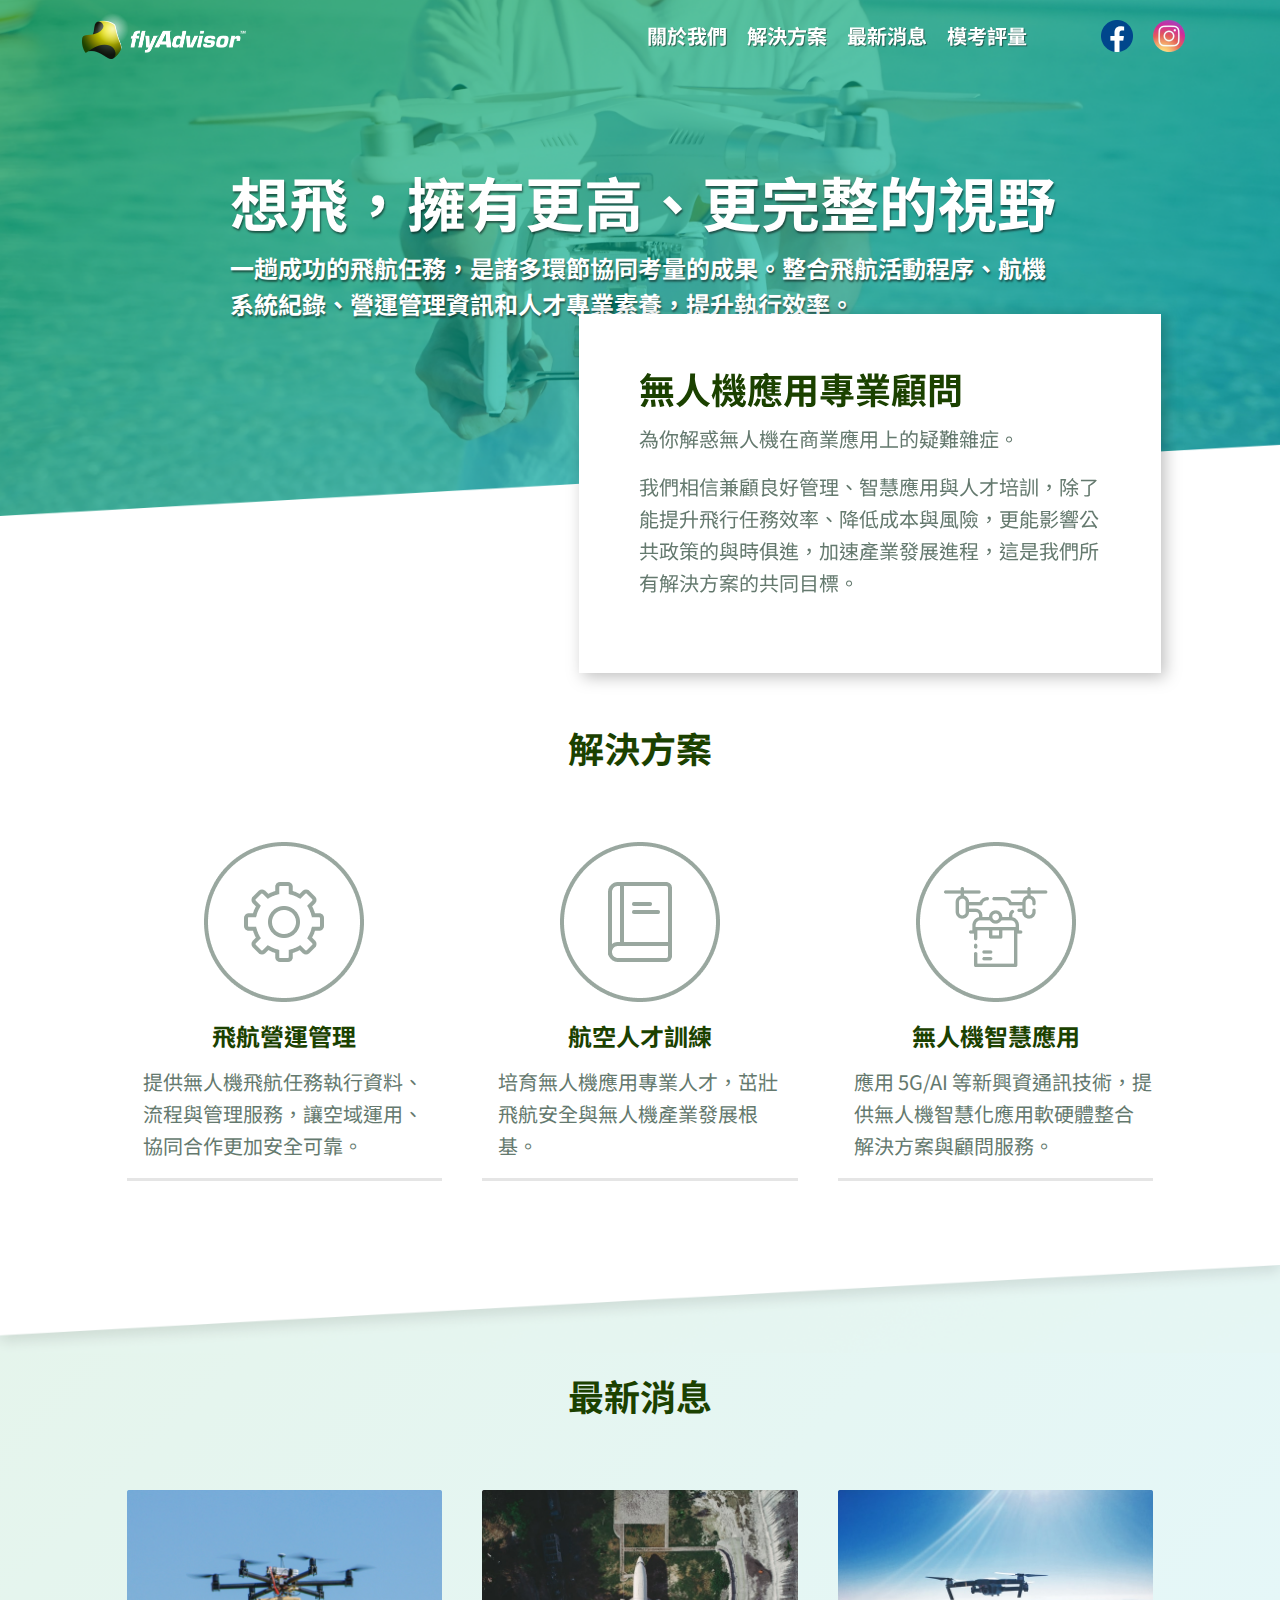
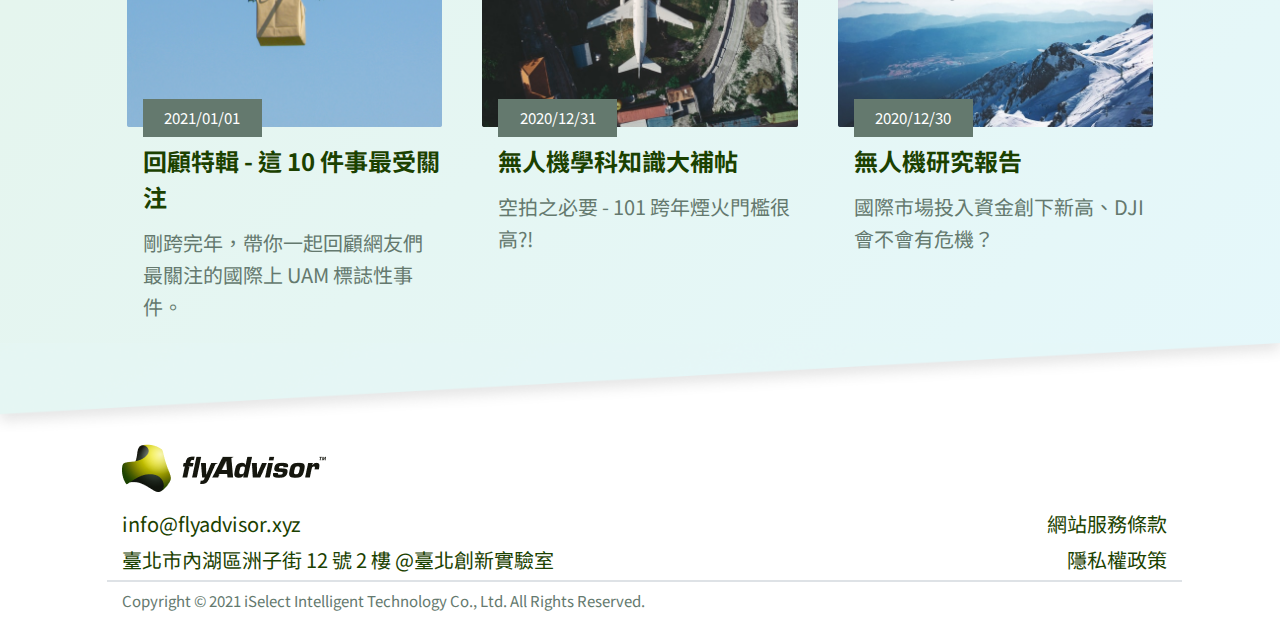
==== commit 7b8a6ef8: "Update index.html" ====
--- a/index.html
+++ b/index.html
@@ -5,7 +5,7 @@
   <!-- Required meta tags -->
   <meta charset="utf-8">
   <meta name="viewport" content="width=device-width, initial-scale=1, shrink-to-fit=no">
-
+  <title>flyAdvisor｜無人機應用專業顧問</title>
   <link rel="icon" href="favicon.ico" />
   <link rel="shortcut icon" href="favicon.ico" type="image/x-icon" />
   <!-- Bootstrap CSS -->
@@ -128,7 +128,7 @@
             <div class="card-body mx-auto">
               <img class="img-fluid mx-auto d-block mb-3" src="./img/img_index_news01.png">
               <div class="time"><p class="text-center">2021/01/01</p></div>
-              <h5 class="card-title card-topic">回顧特輯 - 網友關注的 10 個事件</h5>
+              <h5 class="card-title card-topic">回顧特輯 - 這 10 件事最受關注</h5>
               <p class="card-text card-text">剛跨完年，帶你一起回顧網友們最關注的國際上 UAM 標誌性事件。</p>
             </div>
           </a>
@@ -199,7 +199,7 @@
             </div>
             <div class="col-12 col-md-12 col-lg-11 border" style="color: #64796E;"></div>
             <p class=" col-12 col-md-12 col-lg-11 footer-text mt-2">
-              Copyright © 2020 iSelect Intelligent Technology Co., Ltd. All Rights Reserved.</p>
+              Copyright © 2021 iSelect Intelligent Technology Co., Ltd. All Rights Reserved.</p>
 
           </div>
 
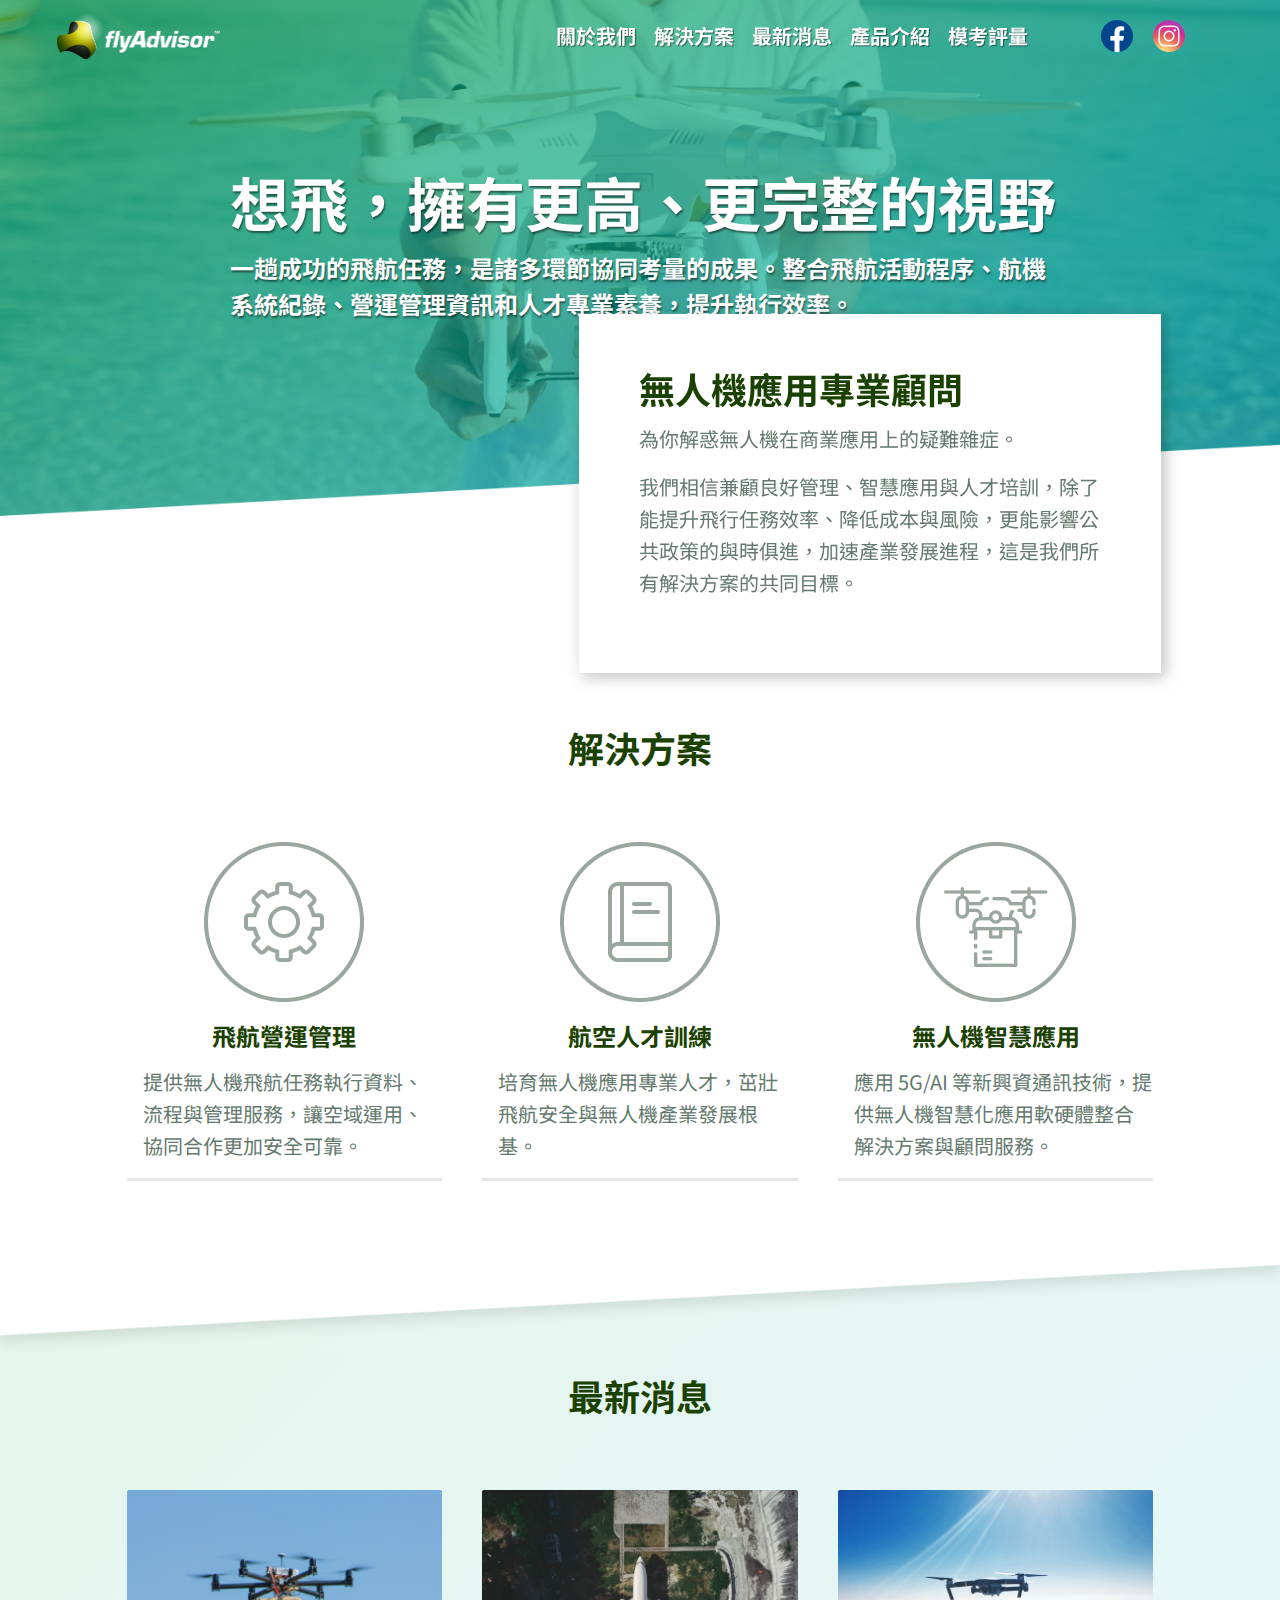
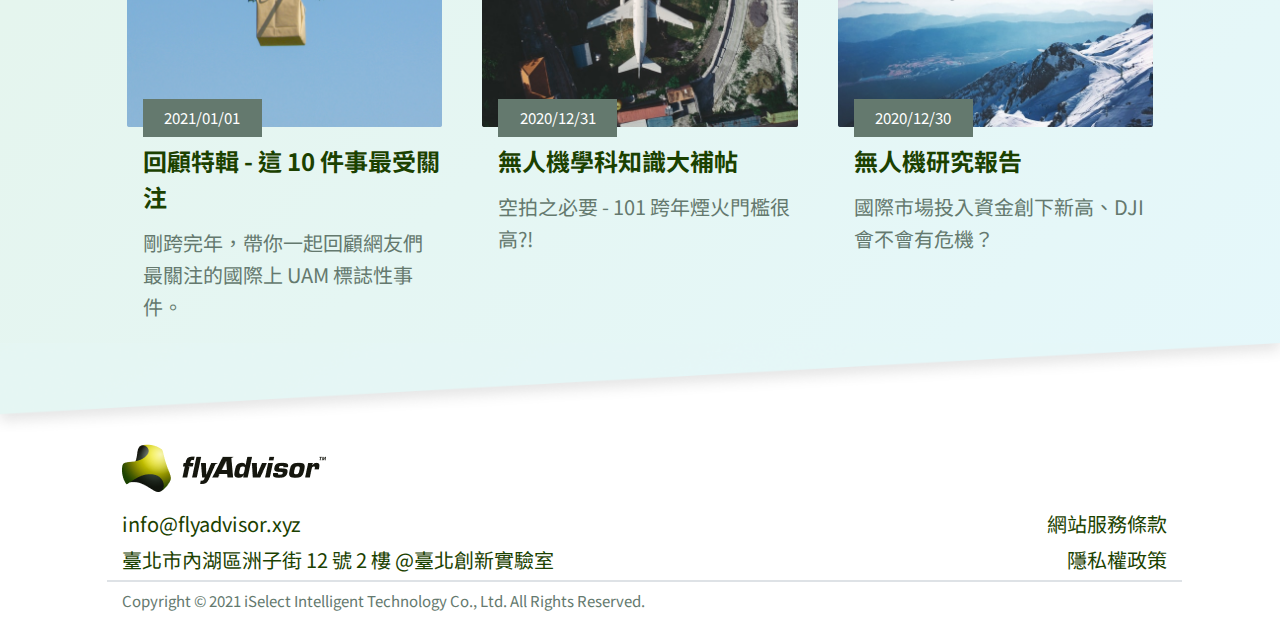
==== commit 60368a0a: "update" ====
--- a/index.html
+++ b/index.html
@@ -29,6 +29,7 @@
             <li class="nav-item  my-auto"><a class="nav-link nav-text" href="#aboutus" onclick="off();">關於我們</a></li>
             <li class="nav-item my-auto"><a class="nav-link  nav-text " href="#service" onclick="off();">解決方案</a></li>
             <li class="nav-item my-auto"><a class="nav-link nav-text" href="#news"onclick="off();">最新消息</a></li>
+            <li class="nav-item my-auto"><a class="nav-link nav-text" href="./product.html" onclick="off();" target="_blank">產品介紹</a></li>
             <li class="nav-item my-auto"><a class="nav-link nav-text mr-lg-3 mr-md-1" href="http://www.flyadvisor.xyz/home/examlogin"  target="_blank">模考評量</a></li>
             <li class="nav-item my-auto ml-lg-5 mr-lg-5">
               <a href="https://www.facebook.com/ImflyAdvisorByiSIT/" class="mr-md-2 mr-xl-3" target="_blank"> <img src="./img/logo-fb.png"
--- a/css/style.css
+++ b/css/style.css
@@ -164,6 +164,7 @@
 
 
 
+
 @media (max-width: 767px) {
     .nav-text {
         width: 120px;
@@ -290,7 +291,7 @@
 
 @media (min-width: 768px) {
     .nav-text {
-        width: 100px;
+        width: 98px;
         font-style: normal;
         font-weight: bold;
         font-size: 20px;
@@ -325,7 +326,7 @@
 
 
     .nav-brand {
-        margin-left: 4vw;
+        margin-left: 2vw;
         margin-top: -2px;
     }
 
